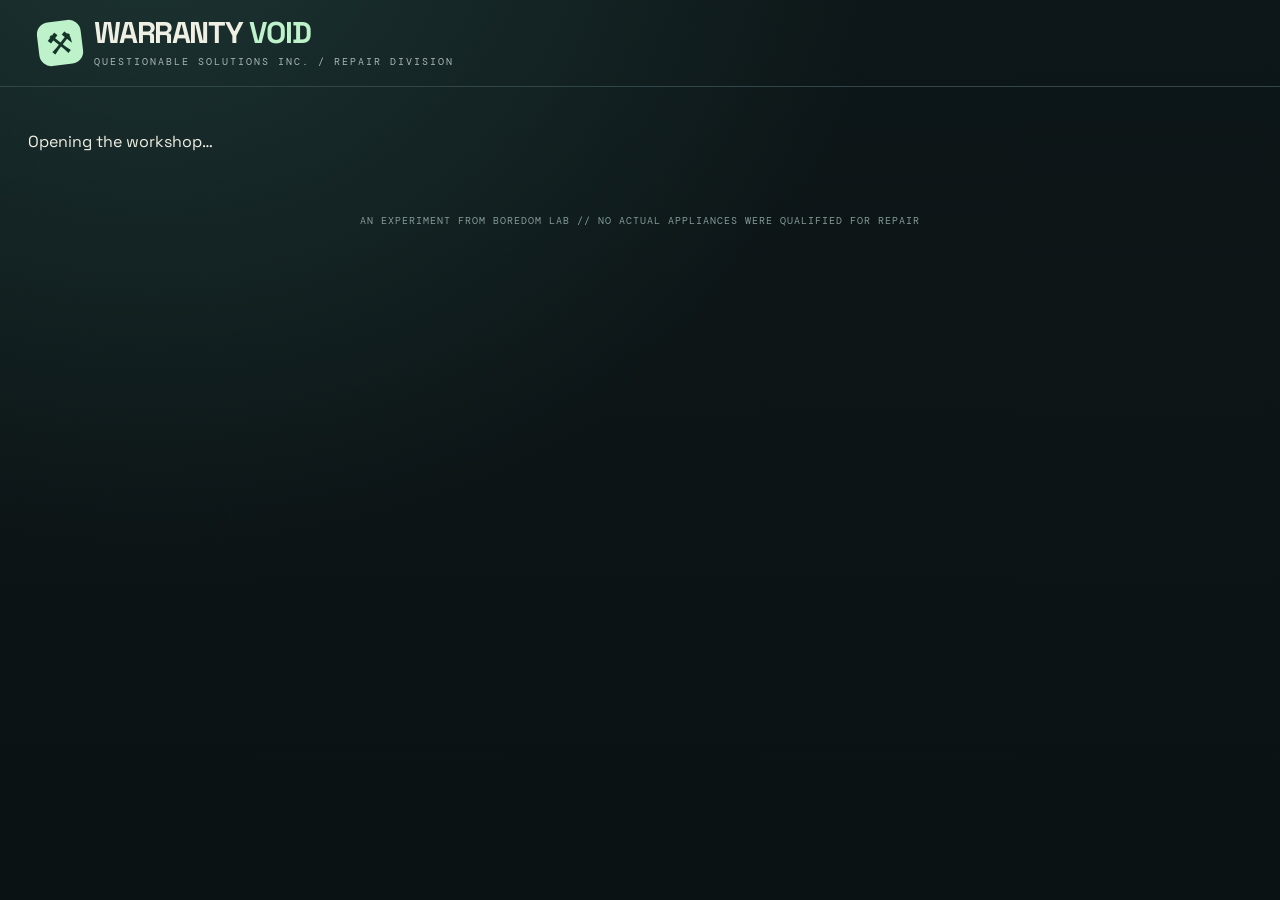
==== warranty-void/index.html @ 4419d620 "Add Warranty Void browser entry point" ====
<!doctype html>
<html lang="en">
<head>
  <meta charset="utf-8">
  <meta name="viewport" content="width=device-width,initial-scale=1">
  <meta name="theme-color" content="#0b1214">
  <meta name="description" content="Warranty Void: repair appliances with extremely questionable personalities. A tiny playable game from Boredom Lab.">
  <title>Warranty Void | Questionable Solutions Inc.</title>
  <link rel="stylesheet" href="./styles.css">
  <script src="./engine.js" defer></script>
  <script src="./game.js" defer></script>
</head>
<body>
  <header class="topbar">
    <div class="identity" aria-label="Warranty Void">
      <div class="brand-icon" aria-hidden="true">⚒</div>
      <div>
        <div class="brand">WARRANTY <em>VOID</em></div>
        <div class="subbrand">Questionable Solutions Inc. / Repair Division</div>
      </div>
    </div>
    <nav class="top-controls" id="nav" aria-label="Game navigation"></nav>
  </header>
  <main id="app" class="page">
    <p>Opening the workshop…</p>
  </main>
  <footer class="footer">AN EXPERIMENT FROM BOREDOM LAB // NO ACTUAL APPLIANCES WERE QUALIFIED FOR REPAIR</footer>
</body>
</html>
---- warranty-void/styles.css ----
@import url('https://fonts.googleapis.com/css2?family=DM+Mono:wght@400;500&family=Space+Grotesk:wght@400;500;600;700&display=swap');
:root{color-scheme:dark;--bg:#0b1214;--panel:#142125;--panel2:#19292d;--ink:#f0efe4;--muted:#a7b6b4;--line:#365052;--mint:#bdf2cb;--orange:#f1b77c;--bad:#ff9489;--paper:#e9debe;--dark:#172026;font-family:'Space Grotesk',system-ui,sans-serif}
*{box-sizing:border-box}html{scroll-behavior:smooth}body{margin:0;min-height:100vh;background:radial-gradient(ellipse at 12% -10%,#1c3432 0,transparent 46%),linear-gradient(#0d1618,#0b1214);color:var(--ink)}
button{font:inherit;cursor:pointer}button:focus-visible,a:focus-visible,summary:focus-visible{outline:3px solid var(--orange);outline-offset:3px}button:disabled{opacity:.35;cursor:not-allowed}a{color:var(--mint)}a:hover{text-decoration:none}
.topbar{padding:18px clamp(16px,3vw,42px);display:flex;align-items:center;justify-content:space-between;border-bottom:1px solid #304648;gap:18px}.identity{display:flex;align-items:center;gap:12px}.brand-icon{display:grid;place-items:center;border-radius:12px;width:44px;height:44px;background:var(--mint);color:#163329;font-size:30px;font-weight:700;transform:rotate(-7deg)}.brand{font-weight:700;font-size:clamp(21px,2.8vw,30px);line-height:1;letter-spacing:-1.4px}.brand em{font-style:normal;color:var(--mint)}.subbrand{font:10px 'DM Mono',monospace;text-transform:uppercase;letter-spacing:2px;margin-top:7px;color:var(--muted)}.top-controls{display:flex;align-items:center;gap:9px;flex-wrap:wrap;justify-content:end}
.btn{border:1px solid #50716b;border-radius:10px;padding:11px 15px;min-height:42px;color:var(--ink);background:#253b3b;transition:transform .14s,background .14s,border-color .14s;font-weight:700;font-size:13px}.btn:hover:not(:disabled){transform:translateY(-1px);border-color:var(--mint);background:#2d4842}.btn.primary{background:var(--mint);color:#12281d;border-color:var(--mint)}.btn.primary:hover:not(:disabled){background:#d4ffdb}.btn.warm{background:var(--orange);border-color:var(--orange);color:#352215}.btn.ghost{background:transparent;border-color:#425e5d}.btn.tiny{padding:7px 11px;min-height:34px;font-size:12px}.btn.wide{width:100%}.btn-row{display:flex;gap:8px;flex-wrap:wrap}.label{font:11px 'DM Mono',monospace;text-transform:uppercase;letter-spacing:1.2px;color:var(--muted)}.eyebrow{font:11px 'DM Mono',monospace;text-transform:uppercase;letter-spacing:2px;color:var(--mint)}.muted{color:var(--muted)}.mono{font-family:'DM Mono',monospace}.pill{font:11px 'DM Mono',monospace;padding:5px 9px;border:1px solid #47635d;border-radius:99px;color:var(--mint);display:inline-flex;gap:7px;align-items:center}.pill:before{content:"";display:inline-block;background:var(--mint);width:6px;height:6px;border-radius:100%}
.page{max-width:1570px;margin:auto;padding:clamp(14px,2.2vw,32px)}.panel{border:1px solid var(--line);border-radius:16px;background:linear-gradient(145deg,#1b2b2d,#142024);box-shadow:0 10px 30px #050b0c33;overflow:hidden}.panel-head{display:flex;justify-content:space-between;align-items:center;gap:10px;padding:17px 18px;border-bottom:1px solid var(--line)}.panel-title{font-size:15px;font-weight:700;margin:0}.panel-body{padding:17px 18px}.stack{display:grid;gap:14px}
.menu{max-width:1100px;margin:0 auto}.hero{padding:clamp(22px,4vw,52px) 0 25px;max-width:840px}.hero h1{font-size:clamp(35px,6vw,70px);line-height:1.02;letter-spacing:-3px;margin:12px 0 18px}.hero h1 span{color:var(--orange)}.hero p{font-size:clamp(16px,2vw,19px);line-height:1.55;color:#c4ccca;max-width:670px}.modes{display:grid;grid-template-columns:repeat(2,minmax(0,1fr));gap:18px}.mode-card{min-height:300px;padding:26px;display:flex;flex-direction:column;gap:12px;position:relative;isolation:isolate}.mode-card:after{position:absolute;content:attr(data-glyph);right:24px;top:4px;font-size:115px;opacity:.06;z-index:-1}.mode-card h2{font-size:30px;letter-spacing:-1px;margin:2px 0 0}.mode-card p{color:var(--muted);line-height:1.6;margin:2px 0 10px}.mode-card footer{margin-top:auto;display:flex;justify-content:space-between;align-items:center;flex-wrap:wrap;gap:10px}.menu-foot{margin:23px 0;display:flex;justify-content:space-between;gap:15px;flex-wrap:wrap;align-items:center;color:var(--muted);font-size:12px}
.game-top{display:flex;justify-content:space-between;align-items:center;gap:10px;margin-bottom:15px;flex-wrap:wrap}.game-top h1{font-size:clamp(20px,2.6vw,28px);letter-spacing:-.6px;margin:3px 0}.game-grid{display:grid;grid-template-columns:minmax(225px,.85fr) minmax(330px,1.9fr) minmax(270px,1.05fr);gap:14px;align-items:start}.panel.wanted{background:linear-gradient(145deg,#ebe1c8,#d4c29d);color:#2c312f;border-color:#b2a47f;position:relative}.wanted .label{color:#6f6a54}.wanted .panel-head{border-color:#bdaf8c}.wanted .panel-title{color:#283332}.wanted .panel-body{display:grid;gap:15px}.wanted h2{margin:0;font-size:22px;line-height:1.1;letter-spacing:-.5px}.wanted p{margin:0;line-height:1.45}.wanted .quote{font-size:18px;line-height:1.48;font-weight:600;border-left:3px solid #a17a4c;padding-left:12px}.wanted .paper-footer{border-top:1px dashed #b0a17e;padding-top:12px;font:10px 'DM Mono',monospace;color:#6a6250;letter-spacing:1px}.wanted .sticky{position:absolute;top:60px;right:-8px;color:#5d4d2a;background:#f5d983;font:10px 'DM Mono',monospace;transform:rotate(8deg);padding:6px 9px;box-shadow:0 3px 8px #0003}
.info-box{border:1px solid #53706c;background:#203535;border-radius:12px;padding:13px;font-size:13px;line-height:1.55;color:#d7e6dd}.info-box strong{display:block;color:var(--mint);margin-bottom:4px}
.bench{position:relative;min-height:330px;border:1px solid #45605b;border-radius:13px;overflow:hidden;background:radial-gradient(ellipse at center,#30474a,transparent 72%),repeating-linear-gradient(0deg,#1b2c3000,#1b2c3000 29px,#22363a 30px),#18282a;margin:14px}.bench:before{content:"";position:absolute;inset:12px;border:1px dashed #456363;border-radius:8px;pointer-events:none}.device-face{position:absolute;inset:13% 14%;border:9px solid #52666a;border-top-color:#688085;background:linear-gradient(145deg,#455a60,#263f43);box-shadow:inset 0 0 35px #070d1180,0 14px 30px #0005;border-radius:35px;opacity:.62}.device-inscription{position:absolute;left:23%;top:47%;font-weight:700;font-size:58px;opacity:.14;transform:rotate(-6deg);pointer-events:none}.device-serial{position:absolute;bottom:13px;right:16px;color:#9cb2ac;font:10px 'DM Mono',monospace;letter-spacing:1px}.wires{position:absolute;inset:0;width:100%;height:100%;pointer-events:none}.wires line{stroke:#89c6a9;opacity:.34;stroke-width:.7;stroke-dasharray:1.4 1.6}.wires circle{fill:#d7b77f;opacity:.55}
.part-node{position:absolute;z-index:2;transform:translate(-50%,-50%);width:clamp(94px,25%,135px);min-height:64px;padding:7px 8px;border:1px solid #91a9a5;border-radius:11px;background:#15282fe8;color:#eef6e9;text-align:center;box-shadow:0 5px 12px #071315aa;line-height:1.2}.part-node:hover{border-color:var(--mint);background:#254441}.part-node.active{background:#3a574c;border:2px solid #d0ffd0;box-shadow:0 0 0 5px #bdf2cb22,0 8px 20px #0007}.part-node .node-symbol{display:block;font-size:19px;margin:0 0 4px;color:var(--orange)}.part-node .node-name{font-size:12px;font-weight:700;display:block}.part-node .node-status{display:block;font:9px 'DM Mono',monospace;color:#b7c8c3;margin-top:4px}.part-node.suspect .node-status{color:var(--orange)}.part-node.fixed .node-status{color:var(--mint)}
.bench-bottom{display:flex;gap:10px;align-items:center;justify-content:space-between;padding:0 17px 17px;flex-wrap:wrap}.bench-bottom .muted{font-size:12px;line-height:1.4}.selection{border:1px solid #41645c;border-radius:10px;padding:11px 13px;background:#213838;margin:0 14px 15px;min-height:57px}.selection strong{color:var(--mint)}.selection small{display:block;color:var(--muted);margin-top:4px}
.tools{display:grid;gap:12px}.tools section{display:grid;gap:9px}.tool-grid{display:grid;grid-template-columns:repeat(2,minmax(0,1fr));gap:8px}.tool-grid .btn{min-height:54px;text-align:left;font-size:12px;padding:11px}.tool-grid .btn span{display:block;font:10px 'DM Mono',monospace;opacity:.7;margin-bottom:3px}.run-test{border:1px solid var(--orange);background:#493b2e;color:#ffdfae;font-size:15px;min-height:53px}
.terminal{font:12px/1.65 'DM Mono',monospace;background:#0c1a1d;color:#c5e2cf;padding:13px;border:1px solid #3a5e55;border-radius:10px;min-height:92px;white-space:pre-wrap}.terminal .prompt{color:#89c8b2}.readout{padding:0 15px 17px}.readout .label{margin-bottom:7px}.activity{max-height:195px;overflow:auto;padding:10px 0 0;display:grid;gap:8px}.activity-item{border-left:2px solid #4b6862;padding:5px 0 5px 9px;color:#bbcfc7;font:11px/1.5 'DM Mono',monospace}.activity-item.bad{border-left-color:var(--orange)}.activity-item.good{border-left-color:var(--mint)}
.manual{border:1px solid var(--line);border-radius:12px;padding:12px 14px;background:#192c30;margin-top:13px}.manual summary{cursor:pointer;font-weight:700;font-size:13px}.manual table{width:100%;font:11px/1.45 'DM Mono',monospace;border-collapse:collapse;margin-top:14px}.manual td{padding:9px 4px;border-top:1px solid #354d4d;vertical-align:top}.manual td:first-child{color:var(--orange);padding-right:12px;width:39%}
.result-overlay{position:fixed;inset:0;background:#071012ce;z-index:12;display:grid;place-items:center;padding:18px;overflow:auto}.result-card{background:#1a2c2d;border:1px solid #628076;box-shadow:0 35px 80px #000c;border-radius:20px;width:min(560px,100%);padding:clamp(22px,3vw,36px)}.result-card h2{font-size:clamp(28px,5vw,43px);letter-spacing:-1.4px;line-height:1.08;margin:9px 0 16px}.result-card p{color:#c8d8d1;font-size:15px;line-height:1.58}.result-card .statbar{display:flex;flex-wrap:wrap;gap:8px;margin:17px 0}.statbar span{padding:8px 11px;background:#2b4643;border-radius:9px;font:11px 'DM Mono',monospace}.decision-grid{display:grid;grid-template-columns:1fr 1fr;gap:10px}.decision-option{padding:16px;border:1px solid #688e83;border-radius:12px;background:#28403c;color:var(--ink);text-align:left;min-height:120px}.decision-option strong{display:block;font-size:14px;margin-bottom:8px}.decision-option small{font-size:12px;color:#c6d7cf;line-height:1.4}.decision-option:hover{border-color:var(--mint);background:#34524a}.ending-decor{font-size:56px;color:var(--orange);line-height:1}.footer{text-align:center;padding:18px;color:#839b98;font:10px 'DM Mono',monospace;letter-spacing:1px}.hidden{display:none!important}
@media(max-width:1100px){.game-grid{grid-template-columns:minmax(210px,.9fr) minmax(300px,1.6fr)}.tools-panel{grid-column:1/-1}.tools-panel .panel-body{display:grid;grid-template-columns:1fr 1fr;gap:20px}.tools-panel .manual{grid-column:1/-1}.bench{min-height:380px}}
@media(max-width:700px){.topbar{padding:14px}.subbrand{letter-spacing:1px}.page{padding:13px}.modes,.game-grid{grid-template-columns:1fr}.mode-card{min-height:265px}.hero h1{letter-spacing:-1.5px}.tools-panel{grid-column:auto}.tools-panel .panel-body{grid-template-columns:1fr}.tools-panel .manual{grid-column:auto}.wanted .sticky{right:10px;top:50px}.bench{min-height:330px}.part-node{width:100px;min-height:64px}.btn{min-height:42px}.decision-grid{grid-template-columns:1fr}.result-card{max-height:94vh;overflow:auto}}
@media(max-width:380px){.part-node{width:88px;padding:5px}.part-node .node-name{font-size:10px}.top-controls .btn{font-size:11px;padding:9px}}
@media(prefers-reduced-motion:reduce){*,*:before,*:after{scroll-behavior:auto!important;transition:none!important;animation:none!important}}
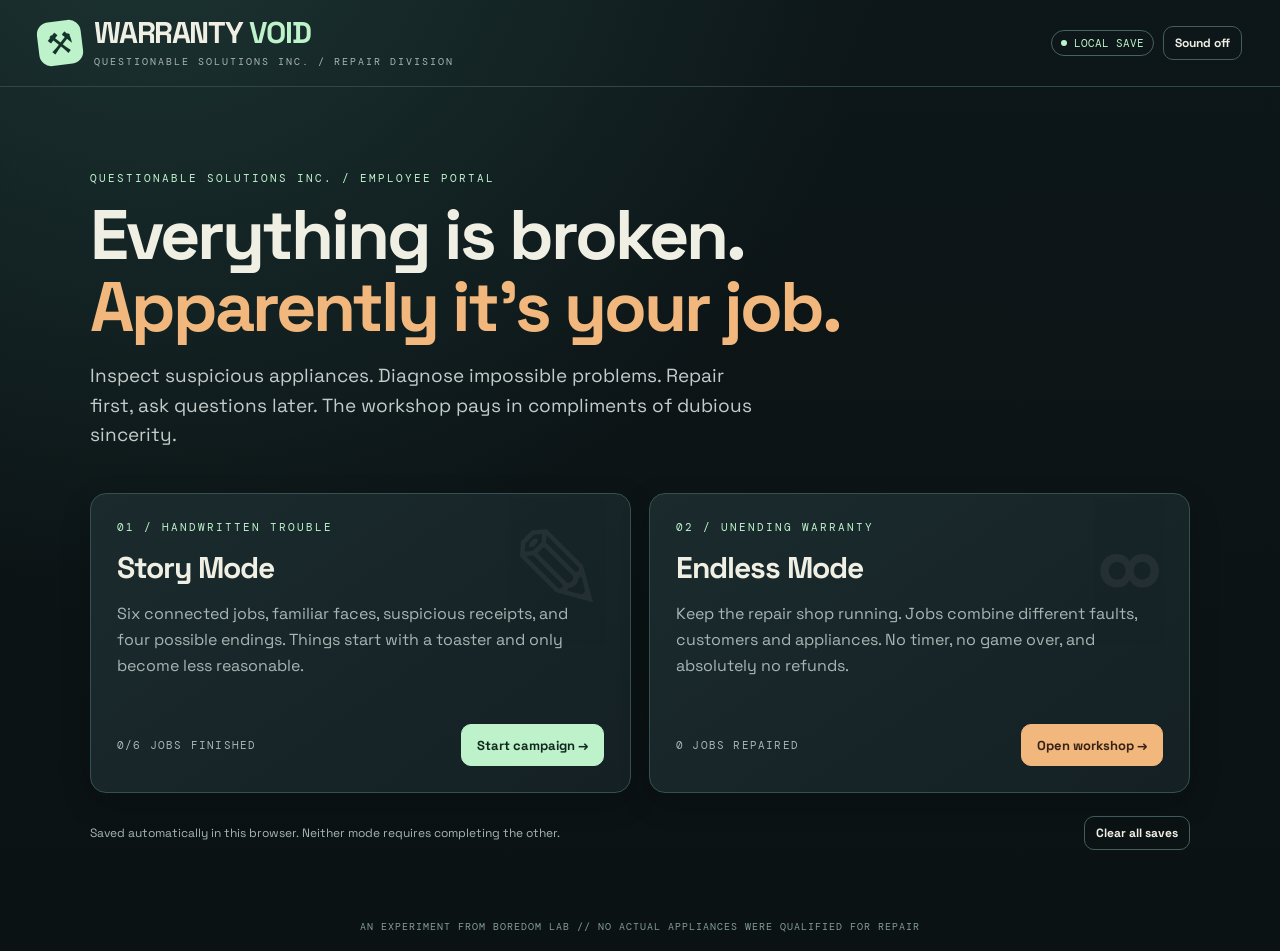
==== commit be23d683: "Load appliance artwork in browser" ====
--- a/warranty-void/index.html
+++ b/warranty-void/index.html
@@ -8,6 +8,7 @@
   <title>Warranty Void | Questionable Solutions Inc.</title>
   <link rel="stylesheet" href="./styles.css">
   <script src="./engine.js" defer></script>
+  <script src="./bench-art.js" defer></script>
   <script src="./game.js" defer></script>
 </head>
 <body>
